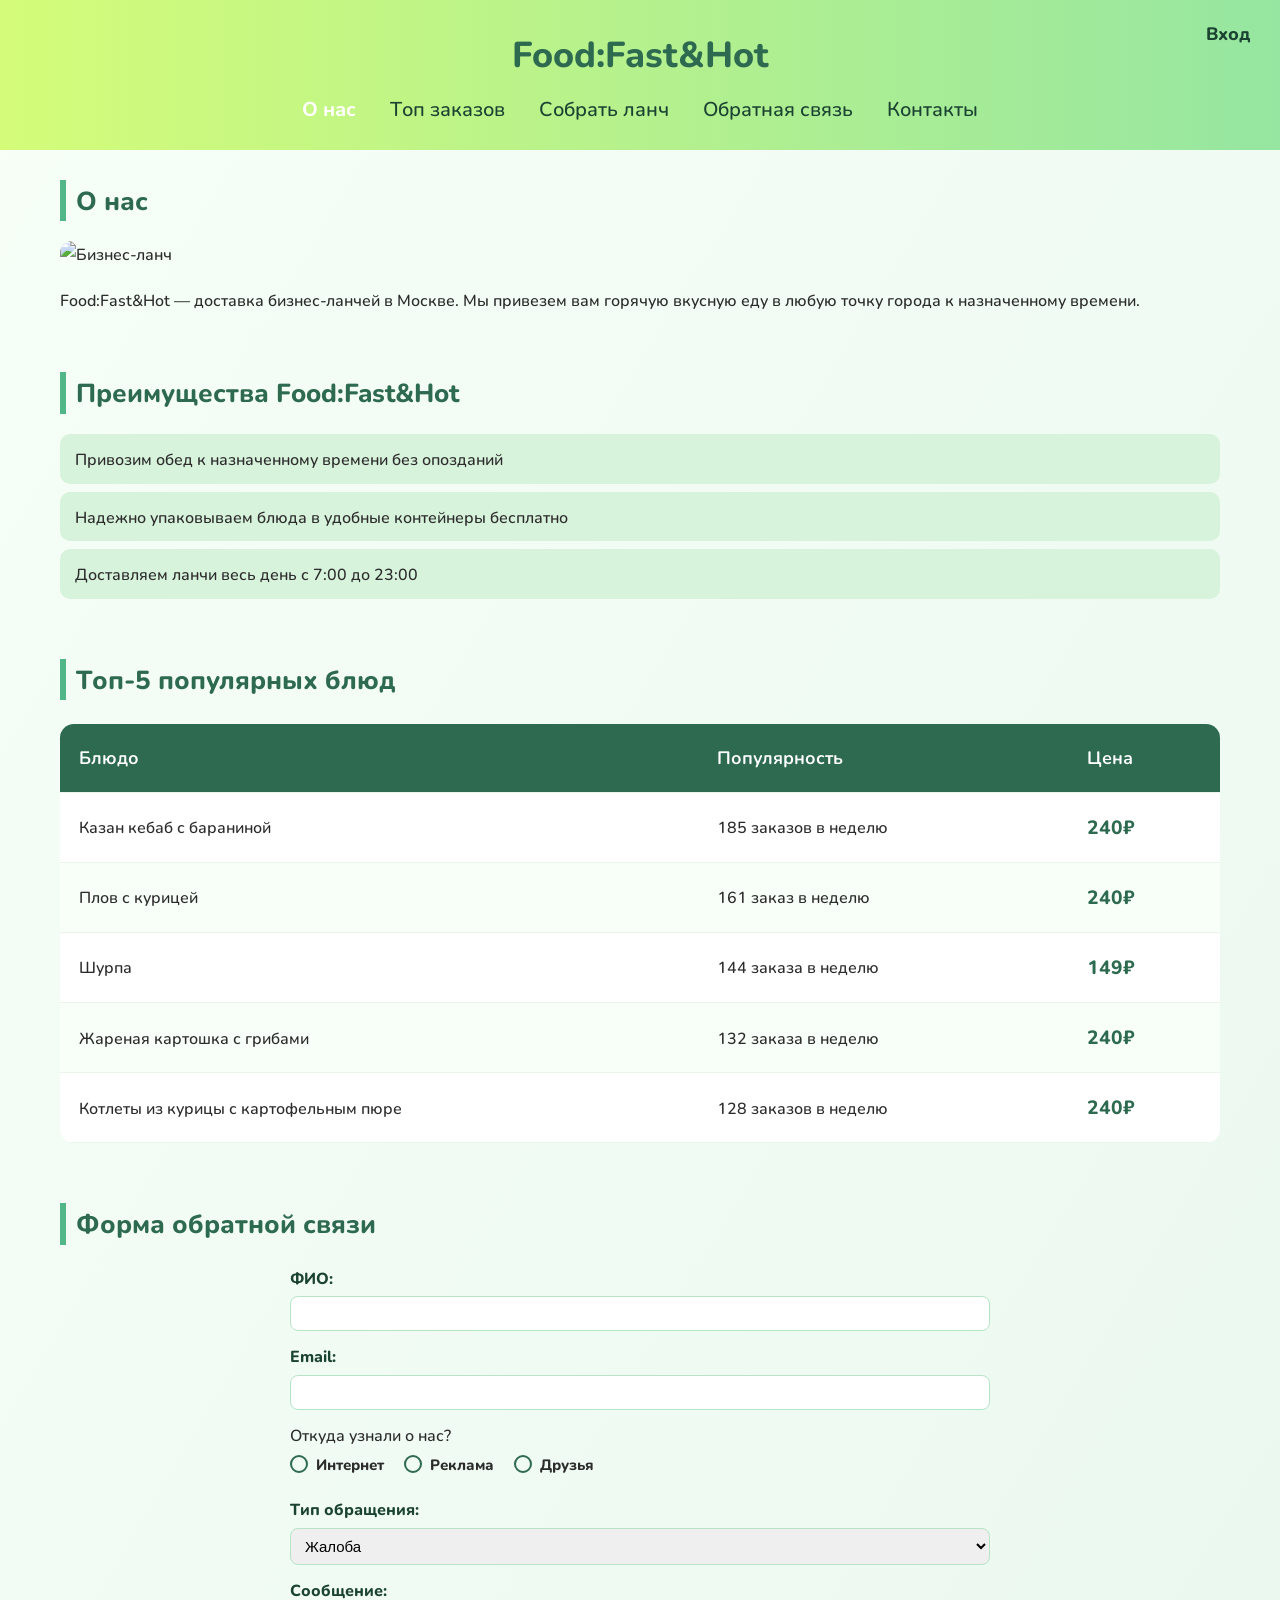
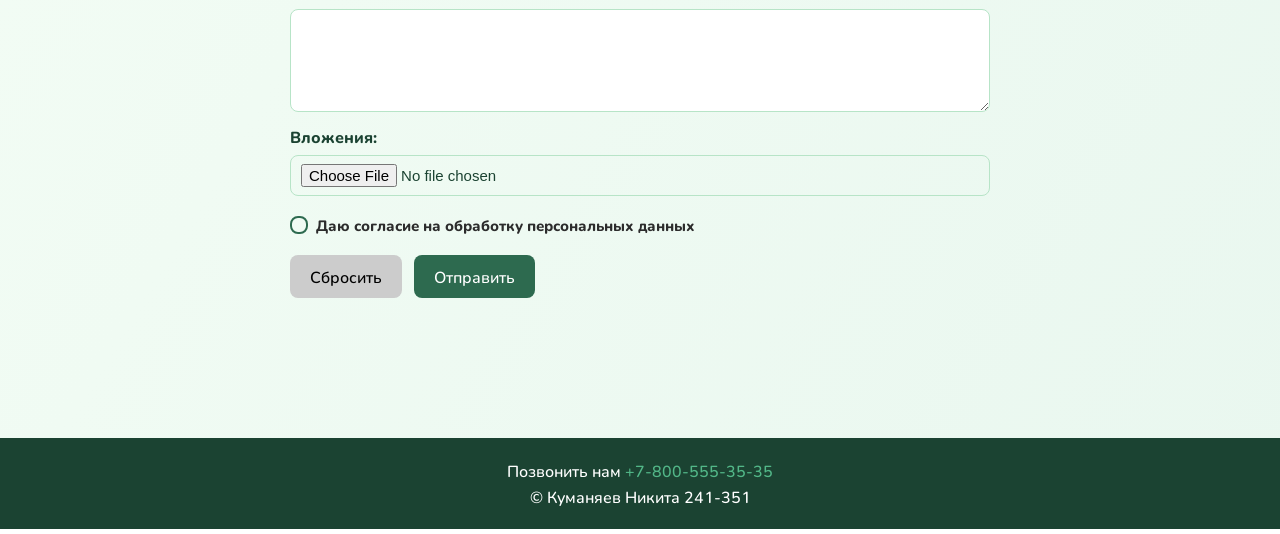
==== index.html @ b618524a "Add files via upload" ====
<!DOCTYPE html>
<html lang="ru">
<head>
  <meta charset="UTF-8">
  <meta name="viewport" content="width=device-width, initial-scale=1.0">
  <title>Food:Fast&Hot</title>
  
  <link href="https://fonts.googleapis.com/css2?family=Chiron+GoRound+TC:wght@200..900&display=swap" rel="stylesheet">
  <link rel="stylesheet" href="style.css">
</head>
<body>
  <header>
    <h1>Food:Fast&Hot</h1>
    <nav>
      <a href="#forus" class="active">О нас</a>
      <a href="#top">Топ заказов</a>
      <a href="order.html">Собрать ланч</a>
      <a href="#feedback">Обратная связь</a>
      <a href="#contacts">Контакты</a>
    </nav>
    <div class="login-link">
      <a href="auth.html">Вход</a>
    </div>
  </header>

  <main>
    <section id="forus">
      <h2>О нас</h2>
      <img src="https://samsa.by/d/img_6239.jpg" alt="Бизнес-ланч">
      <p>Food:Fast&Hot — доставка бизнес-ланчей в Москве. Мы привезем вам горячую вкусную еду в любую точку города к назначенному времени.</p>
    </section>

    <section>
      <h2>Преимущества Food:Fast&Hot</h2>
      <ul>
        <li>Привозим обед к назначенному времени без опозданий</li>
        <li>Надежно упаковываем блюда в удобные контейнеры бесплатно</li>
        <li>Доставляем ланчи весь день с 7:00 до 23:00</li>
      </ul>
    </section>

    <section id="top">
      <h2>Топ-5 популярных блюд</h2>
      <table class="dishes-table">
        <thead>
          <tr>
            <th>Блюдо</th>
            <th>Популярность</th>
            <th>Цена</th>
          </tr>
        </thead>
        <tbody>
          <tr>
            <td>Казан кебаб с бараниной</td>
            <td>185 заказов в неделю</td>
            <td class="price">240₽</td>
          </tr>
          <tr>
            <td>Плов с курицей</td>
            <td>161 заказ в неделю</td>
            <td class="price">240₽</td>
          </tr>
          <tr>
            <td>Шурпа</td>
            <td>144 заказа в неделю</td>
            <td class="price">149₽</td>
          </tr>
          <tr>
            <td>Жареная картошка с грибами</td>
            <td>132 заказа в неделю</td>
            <td class="price">240₽</td>
          </tr>
          <tr>
            <td>Котлеты из курицы с картофельным пюре</td>
            <td>128 заказов в неделю</td>
            <td class="price">240₽</td>
          </tr>
        </tbody>
      </table>
    </section>

    <!-- Форма обратной связи -->
    <section id="feedback">
      <h2>Форма обратной связи</h2>
      <form action="https://httpbin.org/post" method="POST" enctype="multipart/form-data" class="feedback-form">
      <label class="stacked">ФИО:
    <input type="text" name="fullname" required>
  </label>

  <label class="stacked">Email:
    <input type="email" name="email" required>
  </label>

  <fieldset>
    <legend>Откуда узнали о нас?</legend>
    <label class="inline"><input type="radio" name="source" value="Интернет"> Интернет</label>
    <label class="inline"><input type="radio" name="source" value="Реклама"> Реклама</label>
    <label class="inline"><input type="radio" name="source" value="Друзья"> Друзья</label>
  </fieldset>

  <label class="stacked">Тип обращения:
    <select name="type">
      <option value="complaint">Жалоба</option>
      <option value="suggestion">Предложение</option>
    </select>
  </label>

  <label class="stacked">Сообщение:
    <textarea name="message" rows="5" required></textarea>
  </label>

  <label class="stacked">Вложения:
    <input type="file" name="file">
  </label>

  <label class="inline"><input type="checkbox" name="consent" required> Даю согласие на обработку персональных данных</label>

  <div class="feedback-actions">
    <button type="reset">Сбросить</button>
    <button type="submit">Отправить</button>
  </div>
</form>

    </section>
  </main>

  <footer id="contacts">
    <p>Позвонить нам <a href="tel:+78005553535">+7-800-555-35-35</a></p>
    <p>© Куманяев Никита 241-351</p>
  </footer>
</body>
</html>
---- style.css ----
/* === Главный файл: подключает остальные === */
@import "./base-layout.css";
@import "./components.css";
@import "./forms.css";
@import "./auth.css";
@import "./utilities.css";
@import "./filtr.css";
@import "./modal.css";
/* print.css подключается отдельно в HTML через media="print" */
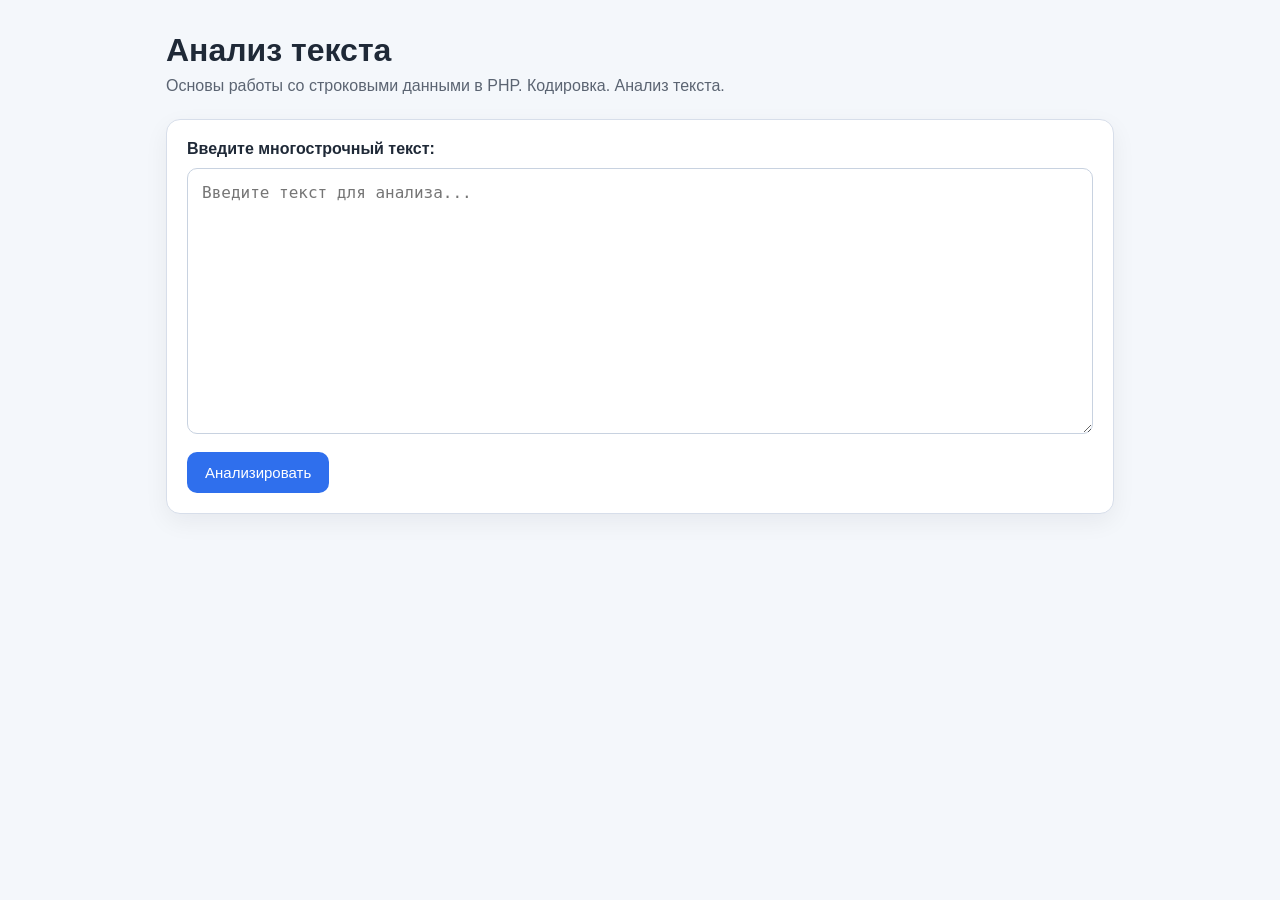
==== commit cbf242c9: "Add files via upload" ====
--- a/index.html
+++ b/index.html
@@ -1,132 +1,21 @@
-<!DOCTYPE html>
-<html lang="ru">
-<head>
-  <meta charset="UTF-8">
-  <meta name="viewport" content="width=device-width, initial-scale=1.0">
-  <title>Food:Fast&Hot</title>
-  
-  <link href="https://fonts.googleapis.com/css2?family=Chiron+GoRound+TC:wght@200..900&display=swap" rel="stylesheet">
-  <link rel="stylesheet" href="style.css">
-</head>
-<body>
-  <header>
-    <h1>Food:Fast&Hot</h1>
-    <nav>
-      <a href="#forus" class="active">О нас</a>
-      <a href="#top">Топ заказов</a>
-      <a href="order.html">Собрать ланч</a>
-      <a href="#feedback">Обратная связь</a>
-      <a href="#contacts">Контакты</a>
-    </nav>
-    <div class="login-link">
-      <a href="auth.html">Вход</a>
-    </div>
-  </header>
-
-  <main>
-    <section id="forus">
-      <h2>О нас</h2>
-      <img src="https://samsa.by/d/img_6239.jpg" alt="Бизнес-ланч">
-      <p>Food:Fast&Hot — доставка бизнес-ланчей в Москве. Мы привезем вам горячую вкусную еду в любую точку города к назначенному времени.</p>
-    </section>
-
-    <section>
-      <h2>Преимущества Food:Fast&Hot</h2>
-      <ul>
-        <li>Привозим обед к назначенному времени без опозданий</li>
-        <li>Надежно упаковываем блюда в удобные контейнеры бесплатно</li>
-        <li>Доставляем ланчи весь день с 7:00 до 23:00</li>
-      </ul>
-    </section>
-
-    <section id="top">
-      <h2>Топ-5 популярных блюд</h2>
-      <table class="dishes-table">
-        <thead>
-          <tr>
-            <th>Блюдо</th>
-            <th>Популярность</th>
-            <th>Цена</th>
-          </tr>
-        </thead>
-        <tbody>
-          <tr>
-            <td>Казан кебаб с бараниной</td>
-            <td>185 заказов в неделю</td>
-            <td class="price">240₽</td>
-          </tr>
-          <tr>
-            <td>Плов с курицей</td>
-            <td>161 заказ в неделю</td>
-            <td class="price">240₽</td>
-          </tr>
-          <tr>
-            <td>Шурпа</td>
-            <td>144 заказа в неделю</td>
-            <td class="price">149₽</td>
-          </tr>
-          <tr>
-            <td>Жареная картошка с грибами</td>
-            <td>132 заказа в неделю</td>
-            <td class="price">240₽</td>
-          </tr>
-          <tr>
-            <td>Котлеты из курицы с картофельным пюре</td>
-            <td>128 заказов в неделю</td>
-            <td class="price">240₽</td>
-          </tr>
-        </tbody>
-      </table>
-    </section>
-
-    <!-- Форма обратной связи -->
-    <section id="feedback">
-      <h2>Форма обратной связи</h2>
-      <form action="https://httpbin.org/post" method="POST" enctype="multipart/form-data" class="feedback-form">
-      <label class="stacked">ФИО:
-    <input type="text" name="fullname" required>
-  </label>
-
-  <label class="stacked">Email:
-    <input type="email" name="email" required>
-  </label>
-
-  <fieldset>
-    <legend>Откуда узнали о нас?</legend>
-    <label class="inline"><input type="radio" name="source" value="Интернет"> Интернет</label>
-    <label class="inline"><input type="radio" name="source" value="Реклама"> Реклама</label>
-    <label class="inline"><input type="radio" name="source" value="Друзья"> Друзья</label>
-  </fieldset>
-
-  <label class="stacked">Тип обращения:
-    <select name="type">
-      <option value="complaint">Жалоба</option>
-      <option value="suggestion">Предложение</option>
-    </select>
-  </label>
-
-  <label class="stacked">Сообщение:
-    <textarea name="message" rows="5" required></textarea>
-  </label>
-
-  <label class="stacked">Вложения:
-    <input type="file" name="file">
-  </label>
-
-  <label class="inline"><input type="checkbox" name="consent" required> Даю согласие на обработку персональных данных</label>
-
-  <div class="feedback-actions">
-    <button type="reset">Сбросить</button>
-    <button type="submit">Отправить</button>
-  </div>
-</form>
-
-    </section>
-  </main>
-
-  <footer id="contacts">
-    <p>Позвонить нам <a href="tel:+78005553535">+7-800-555-35-35</a></p>
-    <p>© Куманяев Никита 241-351</p>
-  </footer>
-</body>
-</html>
+<!DOCTYPE html>
+<html lang="ru">
+<head>
+  <meta charset="UTF-8">
+  <meta name="viewport" content="width=device-width, initial-scale=1.0">
+  <title>Лабораторная работа А-8</title>
+  <link rel="stylesheet" href="style.css">
+</head>
+<body>
+  <main class="container">
+    <h1>Анализ текста</h1>
+    <p class="subtitle">Основы работы со строковыми данными в PHP. Кодировка. Анализ текста.</p>
+
+    <form action="result.php" method="post" class="card">
+      <label for="data">Введите многострочный текст:</label>
+      <textarea id="data" name="data" rows="10" placeholder="Введите текст для анализа..."></textarea>
+      <button type="submit">Анализировать</button>
+    </form>
+  </main>
+</body>
+</html>
--- a/style.css
+++ b/style.css
@@ -1,9 +1,135 @@
-/* === Главный файл: подключает остальные === */
-@import "./base-layout.css";
-@import "./components.css";
-@import "./forms.css";
-@import "./auth.css";
-@import "./utilities.css";
-@import "./filtr.css";
-@import "./modal.css";
-/* print.css подключается отдельно в HTML через media="print" */
+* {
+  box-sizing: border-box;
+}
+
+body {
+  margin: 0;
+  font-family: Arial, Helvetica, sans-serif;
+  background: #f4f7fb;
+  color: #1f2937;
+}
+
+.container {
+  max-width: 980px;
+  margin: 0 auto;
+  padding: 32px 16px 48px;
+}
+
+h1 {
+  margin: 0 0 8px;
+  font-size: 32px;
+}
+
+.subtitle {
+  margin: 0 0 24px;
+  color: #5b6472;
+}
+
+.card {
+  background: #fff;
+  border: 1px solid #d7deea;
+  border-radius: 14px;
+  padding: 20px;
+  box-shadow: 0 8px 24px rgba(15, 23, 42, 0.06);
+}
+
+label {
+  display: block;
+  margin-bottom: 10px;
+  font-weight: 700;
+}
+
+textarea {
+  width: 100%;
+  min-height: 220px;
+  resize: vertical;
+  border: 1px solid #c8d2e0;
+  border-radius: 10px;
+  padding: 12px 14px;
+  font-size: 16px;
+  line-height: 1.5;
+  outline: none;
+  background: #fff;
+}
+
+textarea:focus {
+  border-color: #6b8cff;
+  box-shadow: 0 0 0 3px rgba(107, 140, 255, 0.15);
+}
+
+button, .btn-link {
+  display: inline-block;
+  margin-top: 14px;
+  padding: 12px 18px;
+  border: 0;
+  border-radius: 10px;
+  background: #2f6fed;
+  color: #fff;
+  text-decoration: none;
+  font-size: 15px;
+  cursor: pointer;
+}
+
+button:hover, .btn-link:hover {
+  background: #2458bd;
+}
+
+.result-block {
+  background: #fff;
+  border: 1px solid #d7deea;
+  border-radius: 14px;
+  padding: 20px;
+  box-shadow: 0 8px 24px rgba(15, 23, 42, 0.06);
+  margin-bottom: 18px;
+}
+
+.src_text {
+  padding: 14px;
+  border-left: 4px solid #2f6fed;
+  background: #f8fbff;
+  color: #1d4ed8;
+  font-style: italic;
+  white-space: pre-wrap;
+  word-break: break-word;
+}
+
+.src_error {
+  padding: 14px;
+  border-left: 4px solid #dc2626;
+  background: #fff5f5;
+  color: #b91c1c;
+  font-weight: 700;
+}
+
+.table-wrap {
+  overflow-x: auto;
+}
+
+table {
+  width: 100%;
+  border-collapse: collapse;
+  margin-top: 14px;
+  background: #fff;
+}
+
+th, td {
+  border: 1px solid #aeb9c9;
+  padding: 10px 12px;
+  text-align: left;
+  vertical-align: top;
+}
+
+th {
+  background: #eef3fb;
+}
+
+.section-title {
+  margin: 24px 0 10px;
+  font-size: 22px;
+}
+
+.small-note {
+  color: #667085;
+  margin-top: 8px;
+  font-size: 14px;
+}
